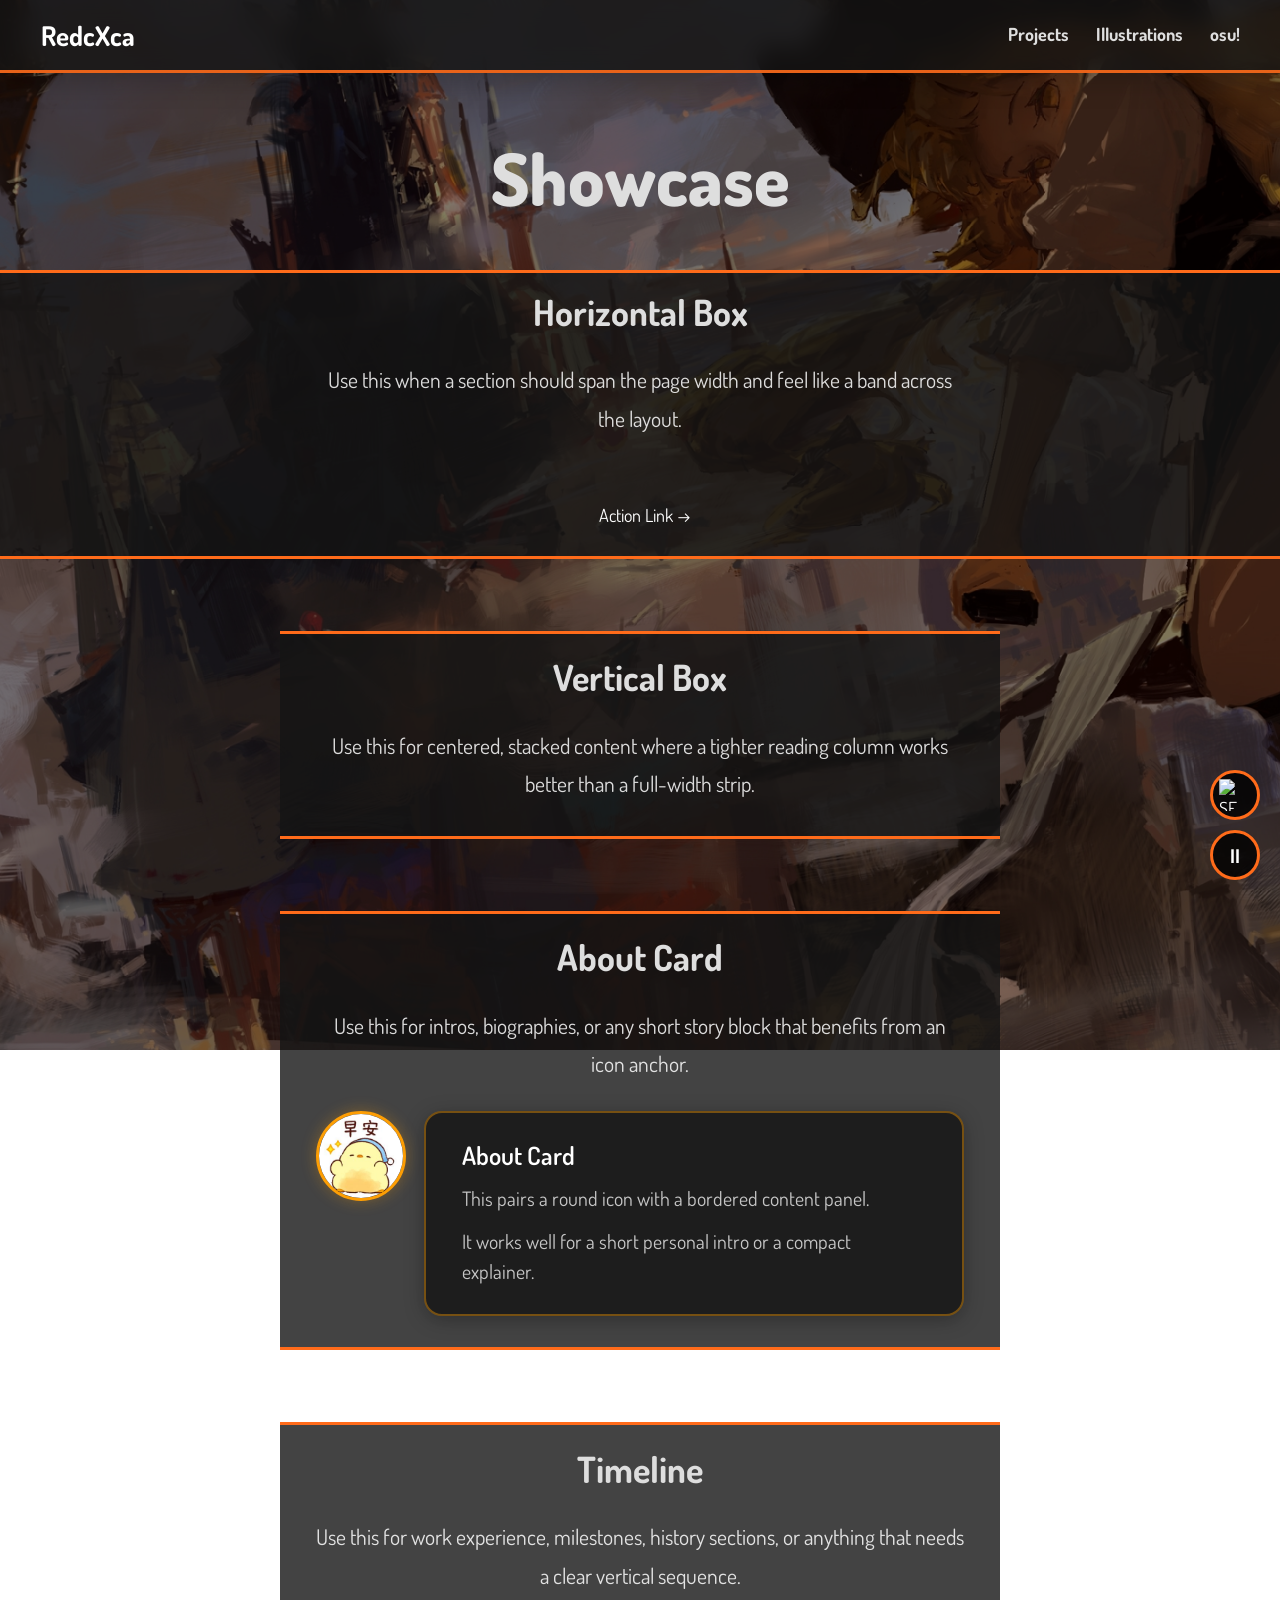
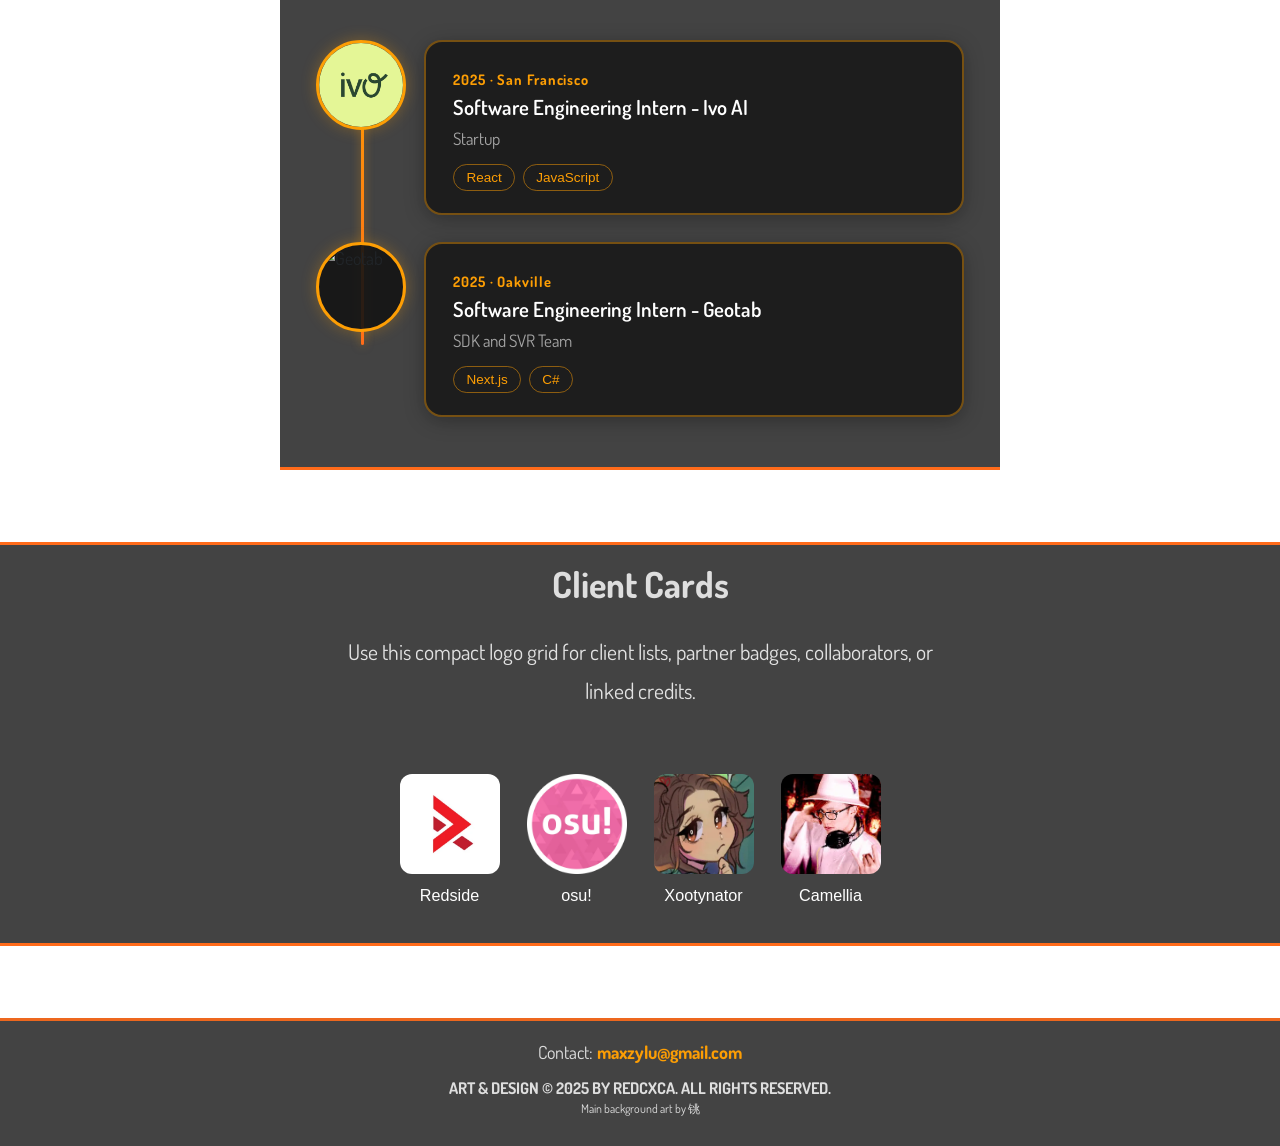
==== showcase/index.html @ e0bcc4a7 "moved shared styles, added showcase page, fixed parallax" ====
<!DOCTYPE html>
<html lang="en-US">
  <head>
    <meta charset="UTF-8" />
    <meta name="viewport" content="width=device-width, initial-scale=1.0" />
    <link rel="icon" href="../src/images/icons/redcxca.png" type="image/x-icon" />
    <title>RedcXca Showcase</title>
    <script src="https://code.jquery.com/jquery-3.7.1.min.js"></script>
    <link
      href="https://cdn.jsdelivr.net/npm/bootstrap@5.3.3/dist/css/bootstrap.min.css"
      rel="stylesheet"
      integrity="sha384-QWTKZyjpPEjISv5WaRU9OFeRpok6YctnYmDr5pNlyT2bRjXh0JMhjY6hW+ALEwIH"
      crossorigin="anonymous"
    />
    <script
      src="https://cdn.jsdelivr.net/npm/bootstrap@5.3.3/dist/js/bootstrap.bundle.min.js"
      integrity="sha384-YvpcrYf0tY3lHB60NNkmXc5s9fDVZLESaAA55NDzOxhy9GkcIdslK1eN7N6jIeHz"
      crossorigin="anonymous"
    ></script>
    <link href="../src/css/shared.css" rel="stylesheet" />
    <style>
      @import url("https://fonts.googleapis.com/css2?family=Dosis:wght@200..800&display=swap");
    </style>
  </head>

  <body>
    <div class="hero"></div>
    <nav id="navbar" class="navbar navbar-expand-sm fixed-top">
      <div class="container-fluid">
        <a class="navbar-brand" href="../index.html">RedcXca</a>
        <button
          class="navbar-toggler navbar-dark"
          type="button"
          data-bs-toggle="collapse"
          data-bs-target="#navbarNav"
          aria-controls="navbarNav"
          aria-expanded="false"
          aria-label="Toggle navigation"
        >
          <span class="navbar-toggler-icon"></span>
        </button>
        <div class="collapse navbar-collapse" id="navbarNav">
          <ul class="navbar-nav justify-content-end">
            <li>
              <a href="../projects.html">Projects</a>
            </li>
            <li>
              <a href="../illustrations.html">Illustrations</a>
            </li>
            <li>
              <a href="../osu.html">osu!</a>
            </li>
          </ul>
        </div>
      </div>
    </nav>
    <header class="page-header">
      <h1>Showcase</h1>
    </header>

    <section class="horizontal-box">
      <h2 class="section-heading">Horizontal Box</h2>
      <p class="section-text">Use this when a section should span the page width and feel like a band across the layout.</p>
      <div class="button-container">
        <a href="../illustrations.html">Action Link &rarr;</a>
      </div>
    </section>

    <section class="vertical-box">
      <h2 class="section-heading">Vertical Box</h2>
      <p class="section-text">
        Use this for centered, stacked content where a tighter reading column works better than a full-width strip.
      </p>
    </section>

    <section class="vertical-box">
      <h2 class="section-heading">About Card</h2>
      <p class="section-text">Use this for intros, biographies, or any short story block that benefits from an icon anchor.</p>
      <div class="about-card">
        <div class="about-icon">
          <img src="../src/images/icons/redcxca.png" alt="RedcXca" />
        </div>
        <div class="about-content">
          <h3>About Card</h3>
          <p>This pairs a round icon with a bordered content panel.</p>
          <p>It works well for a short personal intro or a compact explainer.</p>
        </div>
      </div>
    </section>

    <section class="vertical-box">
      <h2 class="section-heading">Timeline</h2>
      <p class="section-text">
        Use this for work experience, milestones, history sections, or anything that needs a clear vertical sequence.
      </p>
      <div class="timeline">
        <div class="timeline-item">
          <div class="timeline-icon">
            <img src="../src/images/logos/ivo.png" alt="Ivo AI" />
          </div>
          <div class="timeline-content">
            <span class="year">2025 · San Francisco</span>
            <h3>Software Engineering Intern - Ivo AI</h3>
            <p>Startup</p>
            <div class="tags">
              <span class="badge">React</span>
              <span class="badge">JavaScript</span>
            </div>
          </div>
        </div>
        <div class="timeline-item">
          <div class="timeline-icon">
            <img src="../src/images/logos/geotab.webp" alt="Geotab" />
          </div>
          <div class="timeline-content">
            <span class="year">2025 · Oakville</span>
            <h3>Software Engineering Intern - Geotab</h3>
            <p>SDK and SVR Team</p>
            <div class="tags">
              <span class="badge">Next.js</span>
              <span class="badge">C#</span>
            </div>
          </div>
        </div>
      </div>
    </section>

    <section class="horizontal-box clients-section">
      <h2 class="section-heading">Client Cards</h2>
      <p class="section-text">Use this compact logo grid for client lists, partner badges, collaborators, or linked credits.</p>
      <div class="clients-grid">
        <a href="https://open.spotify.com/artist/3tFQdVbBDarUQ5WEGqmAww" class="client-card" target="_blank">
          <img src="../src/images/icons/redside.webp" alt="Redside" />
          <span>Redside</span>
        </a>
        <a href="https://osu.ppy.sh/" class="client-card" target="_blank">
          <img src="../src/images/icons/osu.webp" alt="osu!" />
          <span>osu!</span>
        </a>
        <a href="https://twitch.tv/xootynator" class="client-card" target="_blank">
          <img src="../src/images/icons/xootynator.webp" alt="Xootynator" />
          <span>Xootynator</span>
        </a>
        <a href="https://www.youtube.com/@Cametek.CamelliaOfficial" class="client-card" target="_blank">
          <img src="../src/images/icons/camellia.webp" alt="Camellia" />
          <span>Camellia</span>
        </a>
      </div>
    </section>

    <footer>
      <p>Contact: <a href="mailto:maxzylu@gmail.com">maxzylu@gmail.com</a></p>
      <p class="large-footer-text"><b>ART & DESIGN © 2025 BY REDCXCA. ALL RIGHTS RESERVED.</b></p>
      <p class="small-footer-text">Main background art by 铫</p>
    </footer>

    <audio id="background-music" loop preload="auto">
      <source src="../src/audio/november.mp3" type="audio/mpeg" />
    </audio>

    <div class="rain-effect" id="rain-effect"></div>

    <div class="widget-container">
      <a href="https://se-webring.xyz/" class="widget-button" target="_blank">
        <img src="../src/images/logos/webring.webp" alt="SE Webring" class="widget-icon" />
      </a>
      <div class="widget-button" id="music-widget">
        <button id="music-toggle">⏸</button>
      </div>
    </div>

    <script src="../src/js/index.js"></script>
  </body>
</html>
---- src/css/shared.css ----
/* Everything */
@font-face {
  font-family: "Dosis";
  src: url("../font/Dosis-VariableFont_wght.ttf") format("truetype");
  font-weight: 500;
  font-style: normal;
}
:root {
  --navbar-height: 0;
  --panel-bg: rgba(20, 20, 20, 0.8);
}

* {
  margin: 0;
  padding: 0;
  font-family: "Dosis", "Roboto", sans-serif;
  box-sizing: border-box;
}

body, html {
  overflow-x: hidden;
  width: 100%;
  max-width: 100%;
}

html {
  scroll-behavior: smooth;
  font-family: "Dosis", "Roboto";
  font-weight: 400;
  font-size: 18px;
  scrollbar-face-color: #646464;
  scrollbar-base-color: #646464;
  scrollbar-3dlight-color: #646464;
  scrollbar-highlight-color: #646464;
  scrollbar-track-color: #000;
  scrollbar-arrow-color: #000;
  scrollbar-shadow-color: #646464;
}
html ::-webkit-scrollbar {
  width: 11px;
  height: 3px;
}
html ::-webkit-scrollbar-button {
  background-color: #666;
}
html ::-webkit-scrollbar-track {
  background-color: #646464;
}
html ::-webkit-scrollbar-track-piece {
  background-color: #000;
}
html ::-webkit-scrollbar-thumb {
  height: 50px;
  background-color: #666;
  border-radius: 30px;
}
html ::-webkit-scrollbar-corner {
  background-color: #646464;
}
html ::-webkit-resizer {
  background-color: #666;
}

nav {
  width: 100%;
  display: flex;
  justify-content: space-between;
  align-items: center;
  background: var(--panel-bg);
  backdrop-filter: blur(12px);
  -webkit-backdrop-filter: blur(12px);
  border-bottom: 3px solid rgba(255, 107, 26, 0.9);
  box-shadow: 0 12px 24px rgba(0, 0, 0, 0.18);
}
nav .navbar-brand {
  padding-left: 1.5rem;
  font-size: 1.5rem;
  font-weight: bold;
  color: #fff;
  text-decoration: none;
}
nav .navbar-brand:hover {
  color: #fd9e04;
}
nav #navbarNav ul {
  list-style: none;
  display: flex;
  flex-direction: row;
  width: 100%;
  gap: 1.5rem;
  padding-right: 1.5rem;
}
nav #navbarNav ul a {
  text-decoration: none;
  color: #dedede;
  font-weight: bold;
}
nav #navbarNav ul a:hover {
  color: #fd9e04;
}

/* hero */
.hero {
  position: fixed;
  z-index: -1;
  inset: -150px 0;
  width: 100%;
  height: auto;
  background-image: url("../images/art/Touhou.jpg");
  background-size: cover;
  background-position: center;
  background-repeat: no-repeat;
  overflow: hidden;
}
.hero::before {
  content: "";
  position: absolute;
  top: 0;
  right: 0;
  bottom: 0;
  left: 0;
  background-color: rgba(0, 0, 0, 0.5);
}

footer {
  background: var(--panel-bg);
  border-top: 3px solid rgba(255, 107, 26, 0.9);
  padding: 1rem;
  text-align: center;
  color: #dedede;
}
footer p {
  margin: 0;
}
footer a {
  text-decoration: none;
  font-weight: 700;
  color: #fd9e04;
}
footer a:hover {
  color: #ff4c01;
}
footer .large-footer-text {
  font-size: 16px;
  padding-top: 10px;
}
footer .small-footer-text {
  font-size: 12px;
  padding-bottom: 10px;
}

.horizontal-box {
  width: 100%;
  background: var(--panel-bg);
  position: relative;
  display: flex;
  flex-direction: column;
  align-items: center;
  border-top: 3px solid #ff6b1a;
  border-bottom: 3px solid #ff6b1a;
  margin-bottom: 4rem;
}
.horizontal-box .section-heading {
  padding-top: 1rem;
}
.horizontal-box .section-text {
  color: rgba(255, 255, 255, 0.85);
  font-size: 1.2rem;
  line-height: 1.8;
  max-width: 700px;
  text-align: center;
  padding: 0 2rem 2rem 2rem;
}

.vertical-box {
  width: min(100% - 2rem, 720px);
  background: var(--panel-bg);
  position: relative;
  display: flex;
  flex-direction: column;
  align-items: stretch;
  border-top: 3px solid #ff6b1a;
  border-bottom: 3px solid #ff6b1a;
  padding: 1.25rem clamp(1rem, 3vw, 2rem) 1.75rem;
  margin: 0 auto 4rem auto;
}
.vertical-box .section-heading {
  padding-top: 0;
}
.vertical-box .section-text {
  color: rgba(255, 255, 255, 0.85);
  font-size: 1.2rem;
  line-height: 1.8;
  max-width: 700px;
  text-align: center;
  margin: 0 auto;
}
.vertical-box > .about-card,
.vertical-box > .timeline {
  margin-top: 1.5rem;
}

.clients-section .clients-grid {
  padding: 0.5rem 2rem 2rem 2rem;
  display: flex;
  flex-wrap: wrap;
  justify-content: center;
  gap: 1.5rem;
}
.clients-section .client-card {
  display: flex;
  flex-direction: column;
  align-items: center;
  text-decoration: none;
}
.clients-section .client-card img {
  width: 100px;
  height: 100px;
  border-radius: 12px;
  object-fit: cover;
  margin-bottom: 0.5rem;
}
.clients-section .client-card span {
  color: #fff;
  font-size: 0.9rem;
  font-weight: 500;
  text-align: center;
}
.clients-section .client-card:hover span {
  color: #fd9e04;
}

.timeline {
  position: relative;
  padding: 1rem 0;
}
.timeline::before {
  content: "";
  position: absolute;
  left: 2.5rem;
  width: 3px;
  height: calc(100% - 6.5rem);
  top: 1.5rem;
  background: linear-gradient(180deg, #fd9e04 0%, #ff6b1a 100%);
  border-radius: 2px;
  box-shadow: 0 0 10px rgba(253, 158, 4, 0.5);
}
.timeline .timeline-item {
  position: relative;
  display: flex;
  align-items: flex-start;
  margin-bottom: 1.5rem;
  padding-left: 6rem;
}
.timeline .timeline-item .timeline-icon {
  position: absolute;
  left: 0;
  width: 5rem;
  height: 5rem;
  border-radius: 50%;
  background: rgba(20, 20, 20, 0.9);
  border: 3px solid #fd9e04;
  display: flex;
  align-items: center;
  justify-content: center;
  z-index: 2;
  overflow: hidden;
  box-shadow: 0 0 15px rgba(253, 158, 4, 0.3);
}
.timeline .timeline-item .timeline-icon img {
  width: 100%;
  height: 100%;
  object-fit: cover;
}
.timeline .timeline-item .timeline-content {
  background: rgba(20, 20, 20, 0.8);
  border-radius: 1rem;
  padding: 1.25rem 1.5rem;
  flex: 1;
  border: 2px solid rgba(253, 158, 4, 0.4);
  box-shadow: 0 4px 20px rgba(0, 0, 0, 0.3);
}
.timeline .timeline-item .timeline-content .year {
  display: inline-block;
  color: #fd9e04;
  font-size: 0.8rem;
  font-weight: 700;
  margin-bottom: 0.25rem;
  letter-spacing: 0.05rem;
}
.timeline .timeline-item .timeline-content h3 {
  color: #fff;
  font-size: 1.15rem;
  font-weight: 600;
  margin: 0 0 0.4rem 0;
}
.timeline .timeline-item .timeline-content p {
  color: rgba(255, 255, 255, 0.6);
  font-size: 0.95rem;
  margin: 0 0 0.75rem 0;
  line-height: 1.4;
}
.timeline .timeline-item .timeline-content .tags {
  display: flex;
  flex-wrap: wrap;
  gap: 0.4rem;
}
.timeline .timeline-item .timeline-content .tags .badge {
  background: transparent;
  border: 1px solid rgba(253, 158, 4, 0.5);
  color: #fd9e04;
  font-size: 0.75rem;
  padding: 0.3rem 0.7rem;
  border-radius: 1rem;
  font-weight: 500;
}
.timeline .timeline-item:last-child {
  margin-bottom: 0;
}

.about-card {
  display: flex;
  align-items: flex-start;
  gap: 1rem;
  max-width: 700px;
}

.about-icon {
  width: 5rem;
  height: 5rem;
  min-width: 5rem;
  border-radius: 50%;
  background: rgba(20, 20, 20, 0.9);
  border: 3px solid #fd9e04;
  display: flex;
  align-items: center;
  justify-content: center;
  overflow: hidden;
  box-shadow: 0 0 15px rgba(253, 158, 4, 0.3);
}
.about-icon img {
  width: 100%;
  height: 100%;
  object-fit: cover;
}

.about-content {
  background: rgba(20, 20, 20, 0.8);
  border-radius: 1rem;
  padding: 1.5rem 2rem;
  border: 2px solid rgba(253, 158, 4, 0.4);
  box-shadow: 0 4px 20px rgba(0, 0, 0, 0.3);
}
.about-content h3 {
  color: #fff;
  font-size: 1.4rem;
  font-weight: 600;
  margin: 0 0 0.75rem 0;
}
.about-content p {
  color: rgba(255, 255, 255, 0.75);
  font-size: 1.1rem;
  margin: 0 0 0.75rem 0;
  line-height: 1.5;
}
.about-content p:last-child {
  margin-bottom: 0;
}

.button-container {
  display: flex;
  justify-content: center;
  padding-top: 0rem;
  padding-bottom: 0.5rem;
}
.button-container a {
  cursor: pointer;
  margin-left: 0.5rem;
  margin-bottom: 0.5rem;
  display: inline-flex;
  font-size: 1rem;
  color: white;
  justify-content: center;
  text-align: center;
  align-items: center;
  background: none;
  border: none;
  text-decoration: none;
  padding: 0.5rem 0.5rem;
}
.button-container a:hover {
  color: #fd9e04;
  text-decoration: none;
}

.page-header {
  height: 30vh;
}
.page-header h1 {
  font-size: 4rem;
  padding-top: 15vh;
  display: flex;
  text-align: center;
  justify-content: center;
  align-items: center;
  color: #dedede;
  font-weight: 900;
}

.section-heading {
  padding-top: 0.5rem;
  margin-bottom: 1.5rem;
  font-size: 2rem;
  font-weight: 700;
  display: flex;
  text-align: center;
  justify-content: center;
  align-items: center;
  color: #dedede;
}

.widget-container {
  position: fixed;
  bottom: 20px;
  right: 20px;
  z-index: 1000;
  display: flex;
  flex-direction: column;
  gap: 10px;
}

.widget-button {
  width: 50px;
  height: 50px;
  border-radius: 50%;
  border: 3px solid #ff6b1a;
  background: rgba(0, 0, 0, 0.8);
  color: white;
  display: flex;
  align-items: center;
  justify-content: center;
  text-decoration: none;
  cursor: pointer;
  transition: all 0.3s ease;
}
.widget-button:hover {
  background: rgba(0, 0, 0, 0.9);
  transform: scale(1.1);
}
.widget-button .widget-icon {
  height: 32px;
  width: 32px;
  object-fit: contain;
}
.widget-button button {
  width: 100%;
  height: 100%;
  border-radius: 50%;
  border: none;
  background: transparent;
  color: white;
  font-size: 20px;
  cursor: pointer;
  transition: all 0.3s ease;
}

@media (max-width: 1100px) {
  .page-header h1 {
    font-size: 3rem;
  }
  .horizontal-box .section-text,
  .vertical-box .section-text {
    font-size: 1rem;
  }
  .clients-section .clients-grid {
    padding: 0 1rem 1.5rem 1rem;
    gap: 1rem;
  }
  .clients-section .client-card img {
    width: 70px;
    height: 70px;
  }
  .clients-section .client-card span {
    font-size: 0.8rem;
  }
}
@media (max-width: 768px) {
  .vertical-box {
    width: min(100% - 1.5rem, 920px);
    padding: 1.25rem 1rem 1.5rem;
  }
  .timeline::before {
    left: 2rem;
    height: calc(100% - 6.5rem);
    top: 2rem;
  }
  .timeline .timeline-item {
    padding-left: 5rem;
  }
  .timeline .timeline-item .timeline-icon {
    width: 4rem;
    height: 4rem;
  }
  .timeline .timeline-item .timeline-content {
    padding: 1rem 1.25rem;
  }
  .timeline .timeline-item .timeline-content h3 {
    font-size: 1rem;
  }
  .timeline .timeline-item .timeline-content p {
    font-size: 0.9rem;
  }
  .about-card {
    flex-direction: column;
    align-items: center;
    text-align: center;
    max-width: 100%;
  }
  .about-content {
    width: 100%;
    padding: 1.25rem 1.5rem;
  }
}
@media (max-width: 575px) {
  nav {
    flex-direction: column;
    align-items: flex-start;
  }
  nav .navbar-collapse {
    width: 100%;
  }
  nav .navbar-brand {
    padding: 0;
  }
  nav #navbarNav ul {
    flex-direction: column;
    width: 100%;
    gap: 0.75rem;
    padding: 0.75rem 0;
  }
  nav #navbarNav ul a {
    padding: 0.5rem 0;
  }
  .horizontal-box .section-text,
  .vertical-box .section-text {
    font-size: 0.9rem;
    padding: 0 1rem 1.5rem 1rem;
  }
  .vertical-box {
    width: min(100% - 1rem, 920px);
    padding: 1rem 0.75rem 1.25rem;
  }
  .vertical-box .section-text {
    padding: 0;
  }
  .timeline::before {
    left: 1.75rem;
  }
  .timeline .timeline-item {
    padding-left: 4.5rem;
  }
  .timeline .timeline-item .timeline-icon {
    width: 3.5rem;
    height: 3.5rem;
  }
  .timeline .timeline-item .timeline-content {
    padding: 0.875rem 1rem;
  }
  .timeline .timeline-item .timeline-content h3 {
    font-size: 0.9rem;
  }
  .timeline .timeline-item .timeline-content p {
    font-size: 0.8rem;
    margin-bottom: 0.5rem;
  }
  .timeline .timeline-item .timeline-content .tags .badge {
    font-size: 0.65rem;
    padding: 0.25rem 0.5rem;
  }
}
.rain-effect {
  position: fixed;
  top: 0;
  left: 0;
  width: 100%;
  height: 100%;
  pointer-events: none;
  z-index: 1;
  opacity: 0;
  transition: opacity 0.5s ease;
}
.rain-effect.active {
  opacity: 0.6;
}
.rain-effect .rain-drop {
  position: absolute;
  width: 3px;
  height: 30px;
  background: linear-gradient(to bottom, transparent, rgba(255, 255, 255, 0.8), transparent);
  animation: rainFall linear infinite;
  border-radius: 1px;
}

@keyframes rainFall {
  0% {
    transform: translateY(-100vh) translateX(0);
    opacity: 0;
  }
  5% {
    opacity: 1;
  }
  95% {
    opacity: 1;
  }
  100% {
    transform: translateY(100vh) translateX(80px);
    opacity: 0;
  }
}
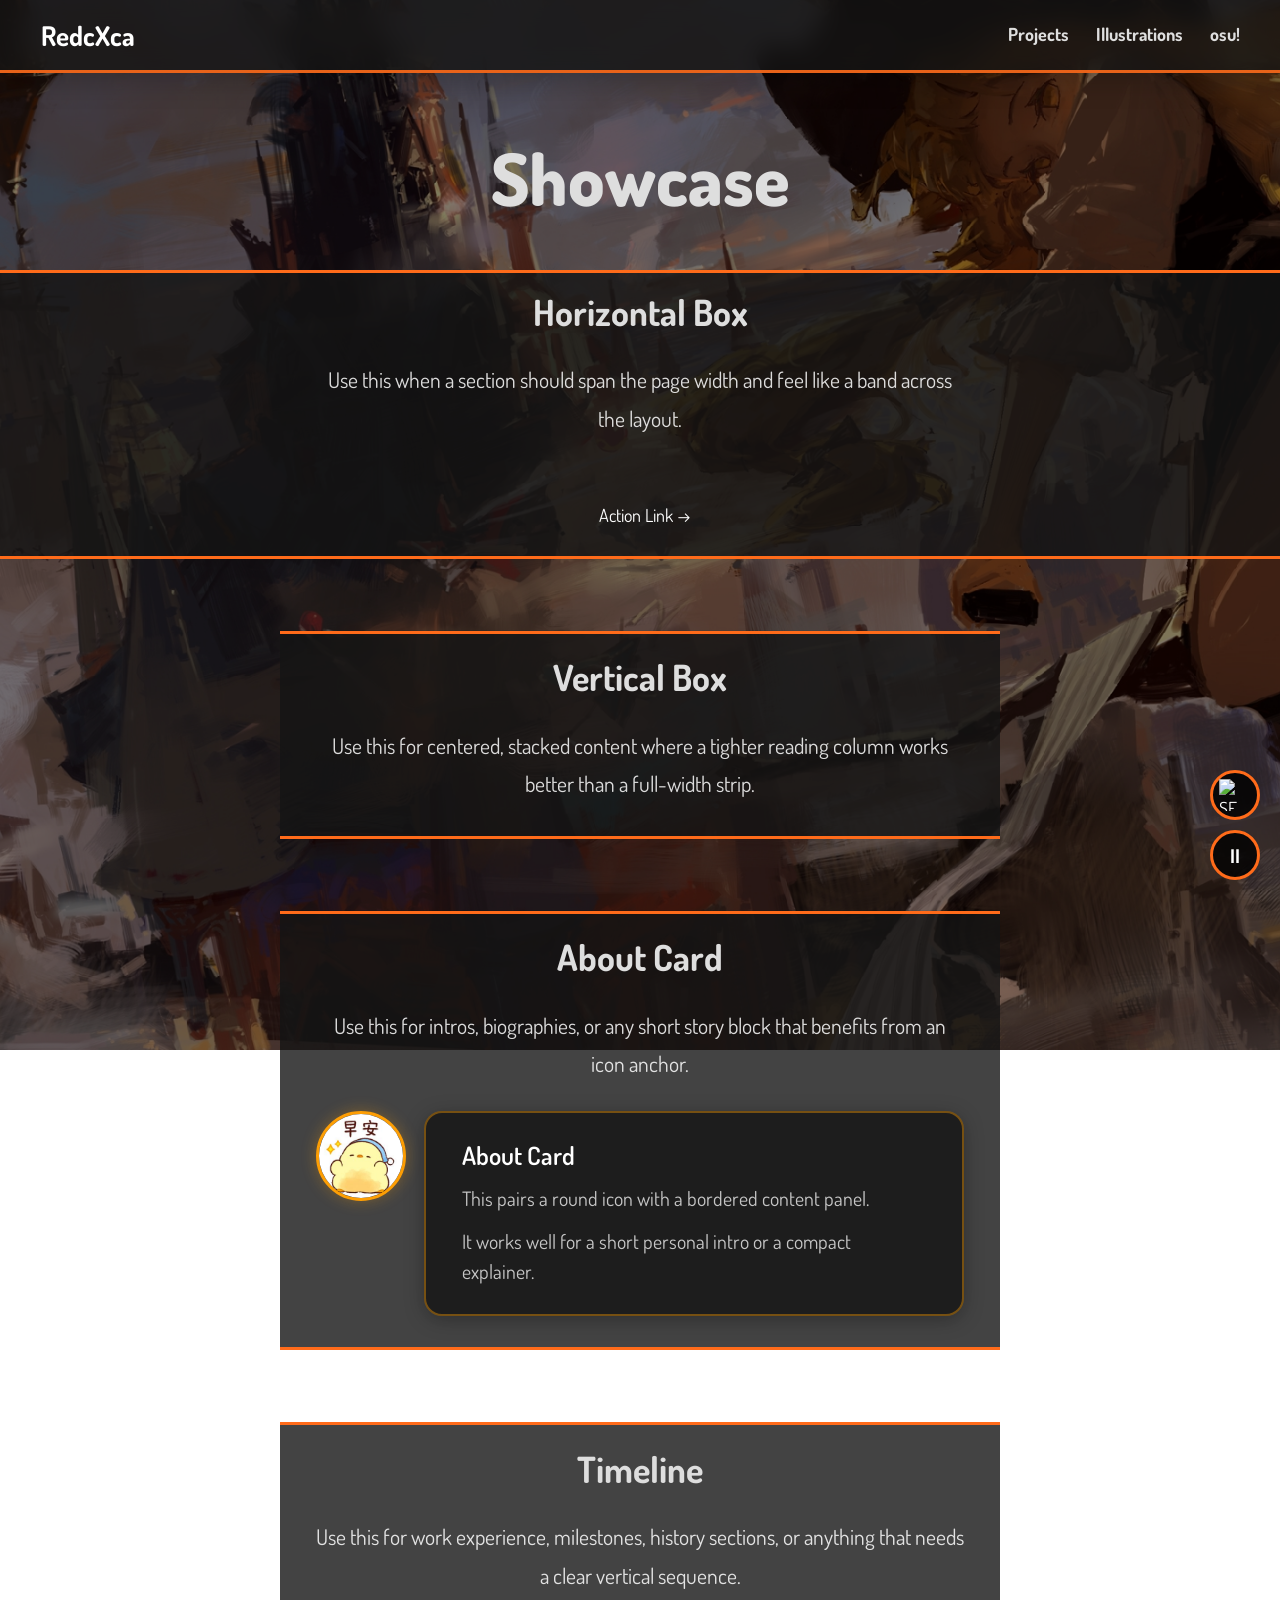
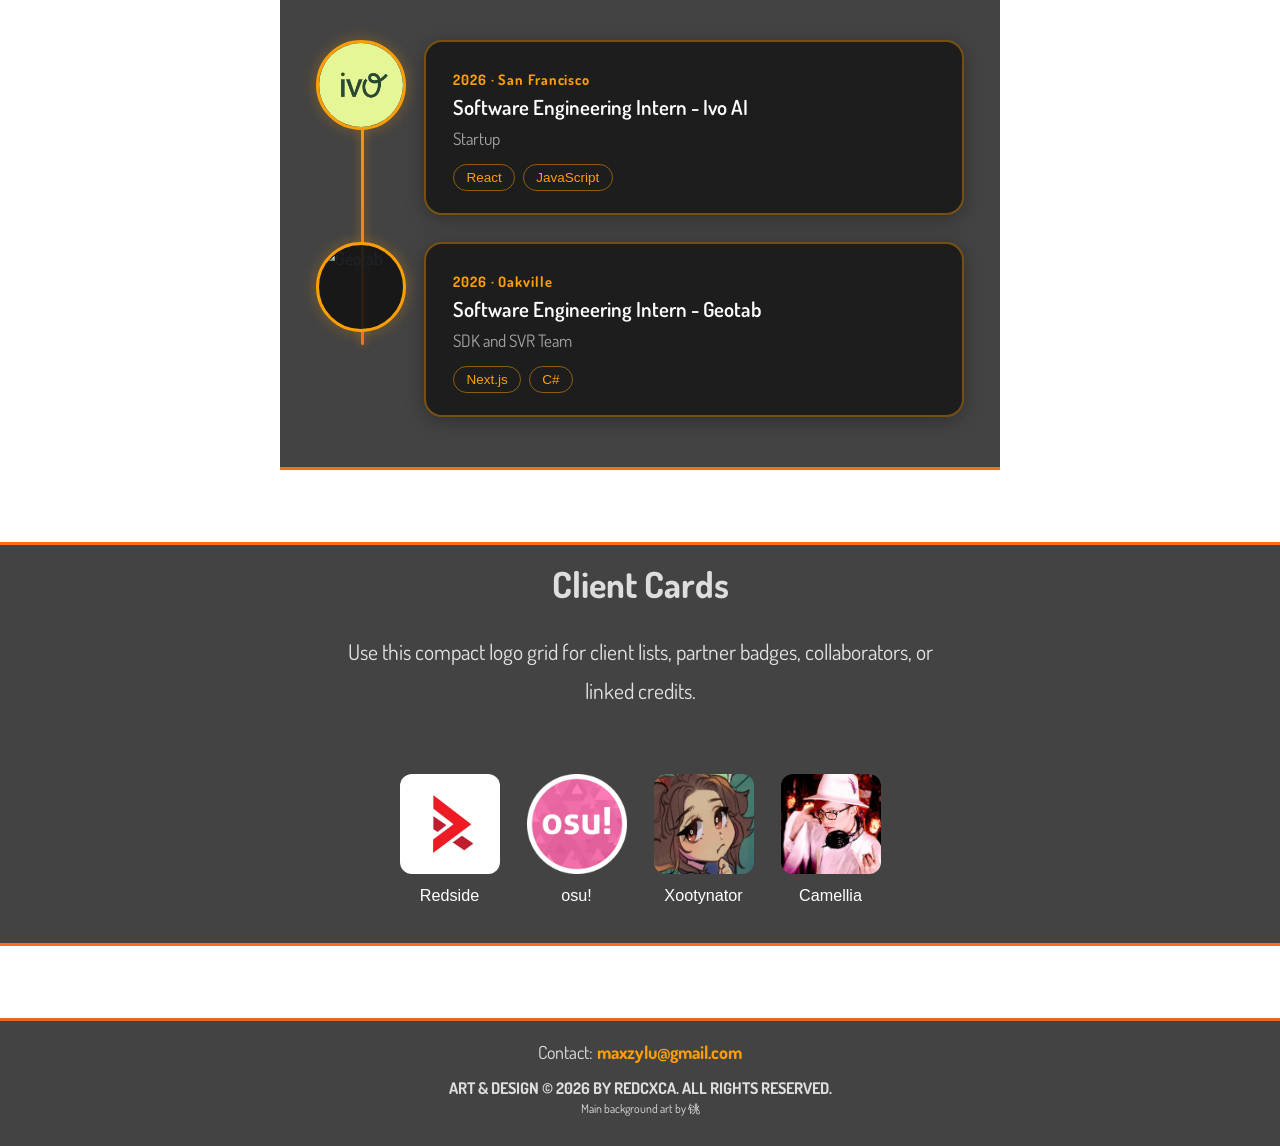
==== commit f49e2cf1: "literally unplayable" ====
--- a/showcase/index.html
+++ b/showcase/index.html
@@ -99,7 +99,7 @@
             <img src="../src/images/logos/ivo.png" alt="Ivo AI" />
           </div>
           <div class="timeline-content">
-            <span class="year">2025 · San Francisco</span>
+            <span class="year">2026 · San Francisco</span>
             <h3>Software Engineering Intern - Ivo AI</h3>
             <p>Startup</p>
             <div class="tags">
@@ -113,7 +113,7 @@
             <img src="../src/images/logos/geotab.webp" alt="Geotab" />
           </div>
           <div class="timeline-content">
-            <span class="year">2025 · Oakville</span>
+            <span class="year">2026 · Oakville</span>
             <h3>Software Engineering Intern - Geotab</h3>
             <p>SDK and SVR Team</p>
             <div class="tags">
@@ -150,7 +150,7 @@
 
     <footer>
       <p>Contact: <a href="mailto:maxzylu@gmail.com">maxzylu@gmail.com</a></p>
-      <p class="large-footer-text"><b>ART & DESIGN © 2025 BY REDCXCA. ALL RIGHTS RESERVED.</b></p>
+      <p class="large-footer-text"><b>ART & DESIGN © 2026 BY REDCXCA. ALL RIGHTS RESERVED.</b></p>
       <p class="small-footer-text">Main background art by 铫</p>
     </footer>
 
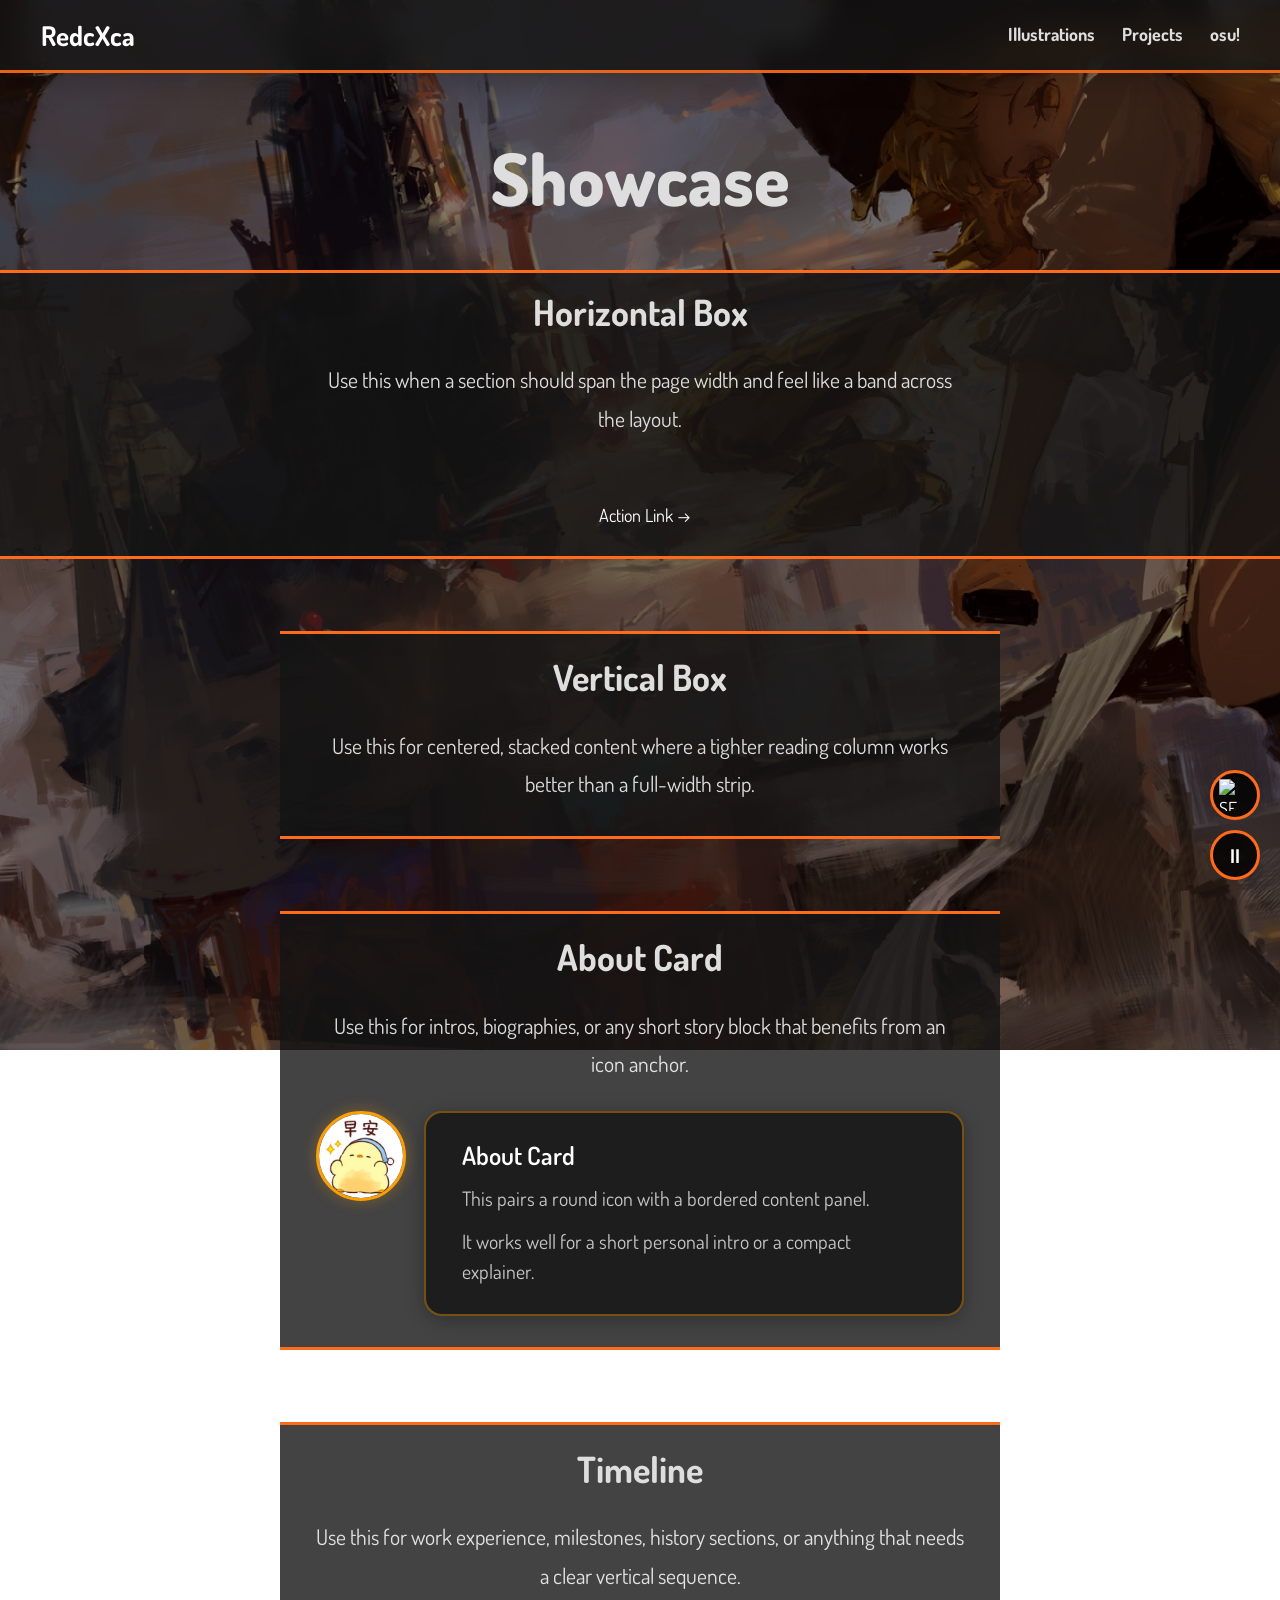
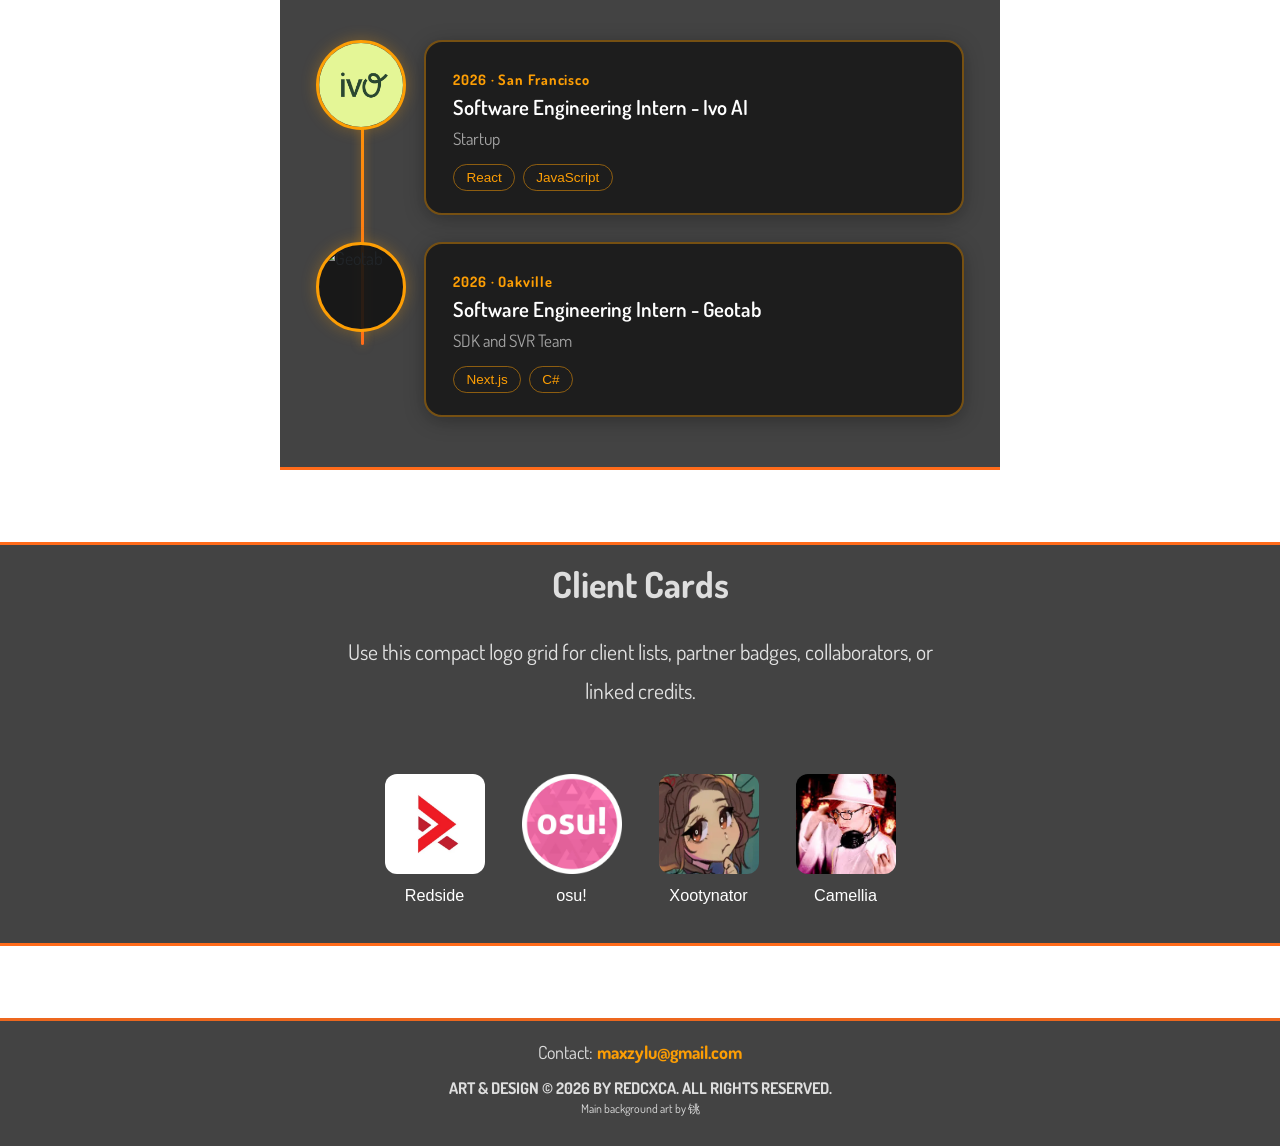
==== commit f2351999: "redesigned projects and osu pages, added clients and art" ====
--- a/showcase/index.html
+++ b/showcase/index.html
@@ -42,10 +42,10 @@
         <div class="collapse navbar-collapse" id="navbarNav">
           <ul class="navbar-nav justify-content-end">
             <li>
-              <a href="../projects.html">Projects</a>
+              <a href="../illustrations.html">Illustrations</a>
             </li>
             <li>
-              <a href="../illustrations.html">Illustrations</a>
+              <a href="../projects.html">Projects</a>
             </li>
             <li>
               <a href="../osu.html">osu!</a>
--- a/src/css/shared.css
+++ b/src/css/shared.css
@@ -200,14 +200,40 @@
   margin-top: 1.5rem;
 }
 
+.box-grid {
+  display: grid;
+  grid-template-columns: repeat(2, minmax(0, 1fr));
+  gap: 2rem;
+  width: min(100% - 2rem, 1100px);
+  margin: 0 auto 4rem auto;
+  align-items: stretch;
+}
+.box-grid .vertical-box {
+  width: 100%;
+  margin: 0;
+}
+.box-grid .section-heading {
+  font-size: 1.6rem;
+  margin-bottom: 0.5rem;
+  gap: 1rem;
+}
+
+@media (max-width: 768px) {
+  .box-grid {
+    grid-template-columns: 1fr;
+  }
+}
 .clients-section .clients-grid {
-  padding: 0.5rem 2rem 2rem 2rem;
+  padding: 0.5rem 1rem 2rem 1rem;
   display: flex;
   flex-wrap: wrap;
   justify-content: center;
   gap: 1.5rem;
+  max-width: 980px;
+  margin: 0 auto;
 }
 .clients-section .client-card {
+  width: 110px;
   display: flex;
   flex-direction: column;
   align-items: center;
@@ -394,7 +420,7 @@
 }
 
 .page-header {
-  height: 30vh;
+  min-height: 30vh;
 }
 .page-header h1 {
   font-size: 4rem;
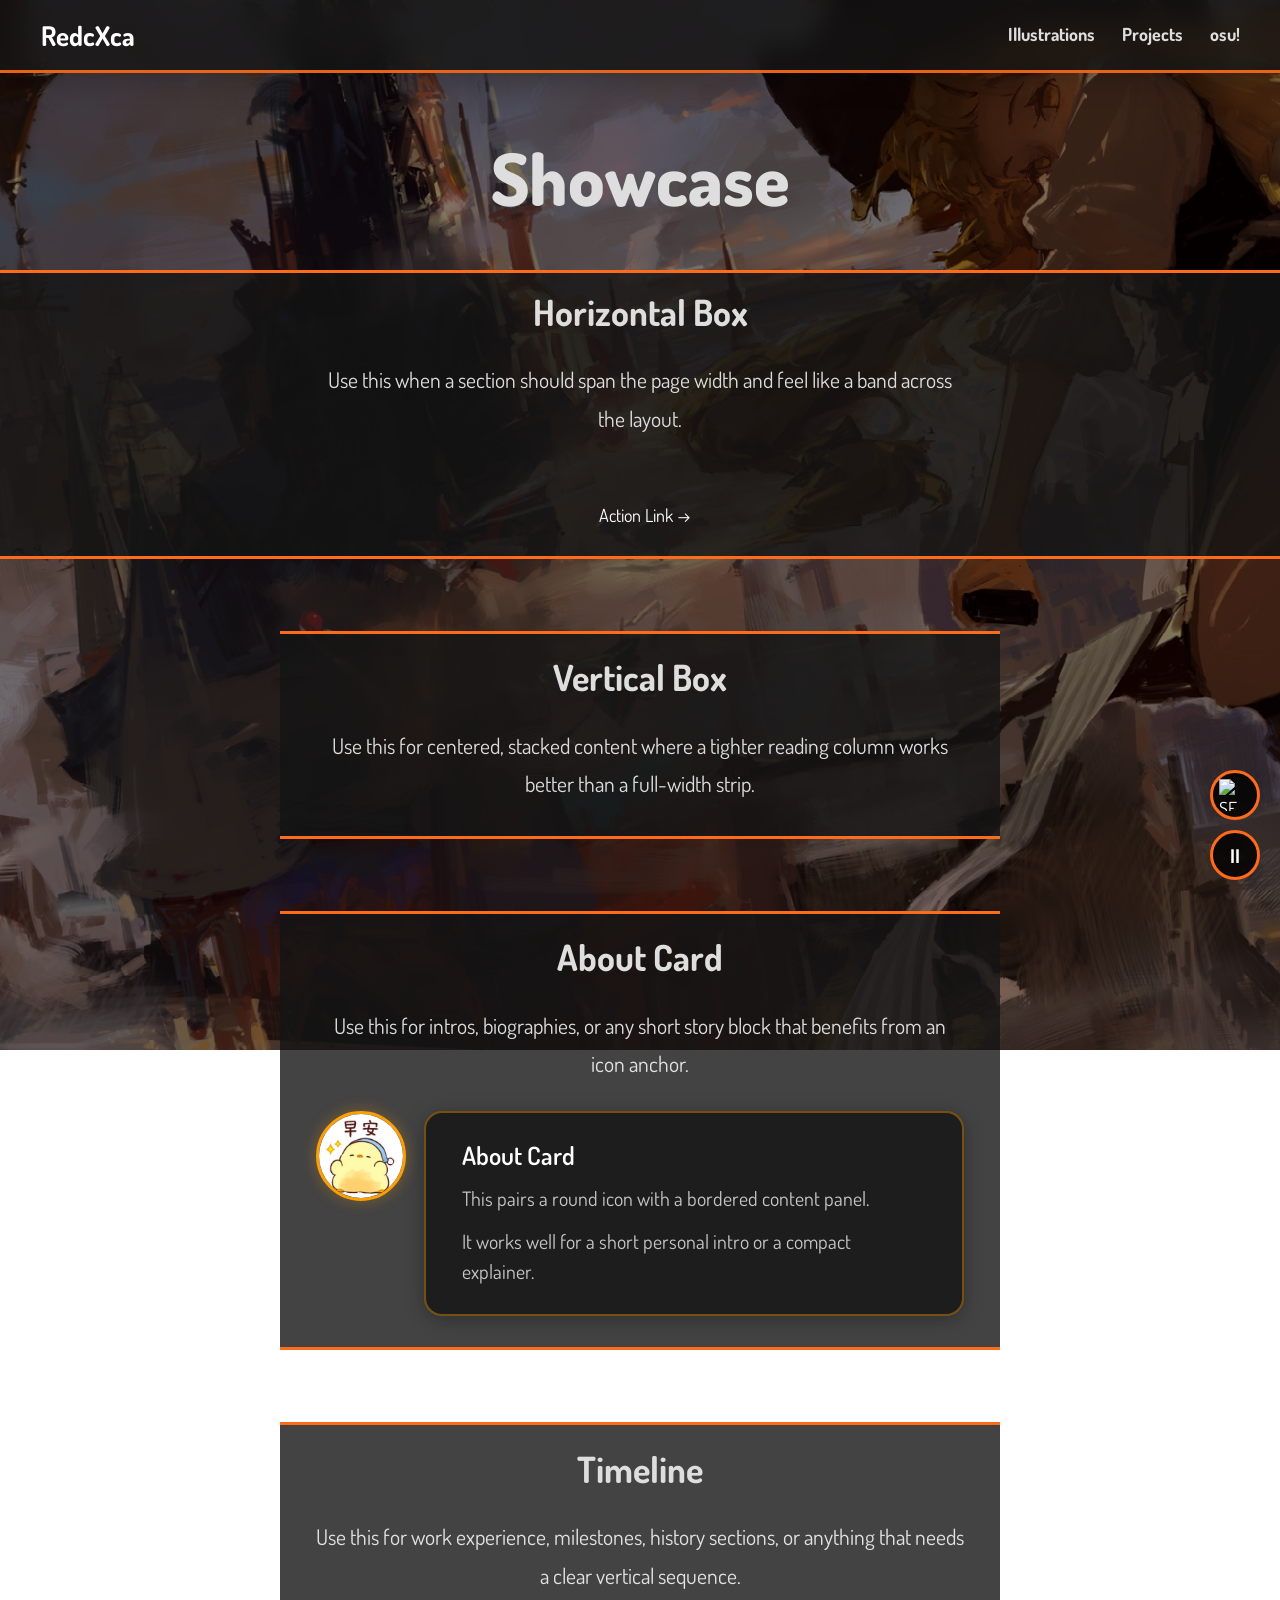
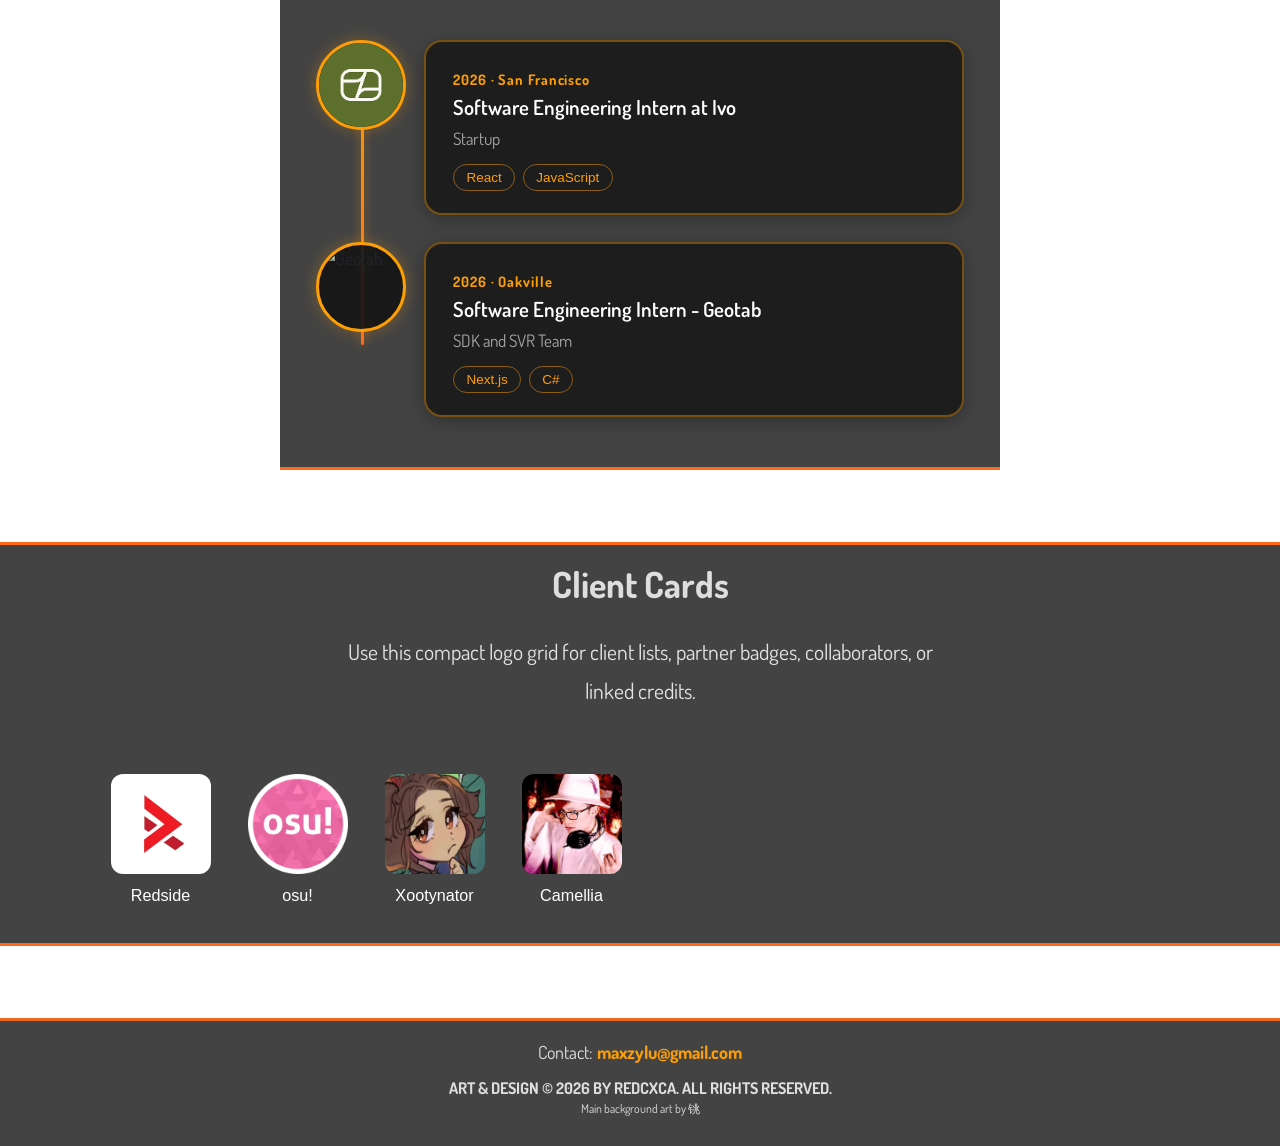
==== commit 91e9fedb: "updated illustrations and projects" ====
--- a/showcase/index.html
+++ b/showcase/index.html
@@ -1,4 +1,4 @@
-<!DOCTYPE html>
+<!doctype html>
 <html lang="en-US">
   <head>
     <meta charset="UTF-8" />
@@ -17,7 +17,7 @@
       integrity="sha384-YvpcrYf0tY3lHB60NNkmXc5s9fDVZLESaAA55NDzOxhy9GkcIdslK1eN7N6jIeHz"
       crossorigin="anonymous"
     ></script>
-    <link href="../src/css/shared.css" rel="stylesheet" />
+    <link href="../src/css/shared.css?v=20260813-1" rel="stylesheet" />
     <style>
       @import url("https://fonts.googleapis.com/css2?family=Dosis:wght@200..800&display=swap");
     </style>
@@ -60,7 +60,9 @@
 
     <section class="horizontal-box">
       <h2 class="section-heading">Horizontal Box</h2>
-      <p class="section-text">Use this when a section should span the page width and feel like a band across the layout.</p>
+      <p class="section-text">
+        Use this when a section should span the page width and feel like a band across the layout.
+      </p>
       <div class="button-container">
         <a href="../illustrations.html">Action Link &rarr;</a>
       </div>
@@ -75,7 +77,9 @@
 
     <section class="vertical-box">
       <h2 class="section-heading">About Card</h2>
-      <p class="section-text">Use this for intros, biographies, or any short story block that benefits from an icon anchor.</p>
+      <p class="section-text">
+        Use this for intros, biographies, or any short story block that benefits from an icon anchor.
+      </p>
       <div class="about-card">
         <div class="about-icon">
           <img src="../src/images/icons/redcxca.png" alt="RedcXca" />
@@ -96,11 +100,11 @@
       <div class="timeline">
         <div class="timeline-item">
           <div class="timeline-icon">
-            <img src="../src/images/logos/ivo.png" alt="Ivo AI" />
+            <img src="../src/images/logos/ivo.webp" alt="Ivo" />
           </div>
           <div class="timeline-content">
             <span class="year">2026 · San Francisco</span>
-            <h3>Software Engineering Intern - Ivo AI</h3>
+            <h3>Software Engineering Intern at Ivo</h3>
             <p>Startup</p>
             <div class="tags">
               <span class="badge">React</span>
@@ -127,7 +131,9 @@
 
     <section class="horizontal-box clients-section">
       <h2 class="section-heading">Client Cards</h2>
-      <p class="section-text">Use this compact logo grid for client lists, partner badges, collaborators, or linked credits.</p>
+      <p class="section-text">
+        Use this compact logo grid for client lists, partner badges, collaborators, or linked credits.
+      </p>
       <div class="clients-grid">
         <a href="https://open.spotify.com/artist/3tFQdVbBDarUQ5WEGqmAww" class="client-card" target="_blank">
           <img src="../src/images/icons/redside.webp" alt="Redside" />
--- a/src/css/shared.css
+++ b/src/css/shared.css
@@ -10,6 +10,27 @@
   --panel-bg: rgba(20, 20, 20, 0.8);
 }
 
+.art-reveal {
+  position: relative;
+  display: grid;
+  overflow: hidden;
+}
+.art-reveal img {
+  grid-area: 1/1;
+}
+.art-reveal .art-reveal-original {
+  opacity: 0;
+  transition: opacity 0.35s cubic-bezier(0.33, 1, 0.68, 1);
+}
+.art-reveal:hover .art-reveal-original,
+.art-reveal:focus-visible .art-reveal-original {
+  opacity: 1;
+}
+.art-reveal:focus-visible {
+  outline: 3px solid #fd9e04;
+  outline-offset: 4px;
+}
+
 * {
   margin: 0;
   padding: 0;
@@ -17,7 +38,8 @@
   box-sizing: border-box;
 }
 
-body, html {
+body,
+html {
   overflow-x: hidden;
   width: 100%;
   max-width: 100%;
@@ -218,6 +240,90 @@
   gap: 1rem;
 }
 
+.vertical-box.project-box {
+  width: 100%;
+  margin: 0;
+  padding: 0;
+  align-items: stretch;
+  border: 0;
+  background: transparent;
+  cursor: pointer;
+  transition: transform 0.2s cubic-bezier(0.33, 1, 0.68, 1);
+}
+.vertical-box.project-box:hover {
+  transform: translateY(-4px);
+}
+.vertical-box.project-box .project-shot-link {
+  position: relative;
+  display: block;
+  margin-bottom: 0.75rem;
+  text-decoration: none;
+}
+.vertical-box.project-box .project-shot {
+  width: 100%;
+  height: auto;
+  border-radius: 0.75rem;
+  display: block;
+  box-shadow: 0 14px 35px rgba(0, 0, 0, 0.35);
+}
+.vertical-box.project-box .project-overlay {
+  position: absolute;
+  inset: 0;
+  display: flex;
+  align-items: flex-end;
+  justify-content: flex-start;
+  padding: 1.5rem;
+  border-radius: 0.75rem;
+  background: linear-gradient(180deg, transparent 42%, rgba(8, 8, 10, 0.92) 100%);
+  color: #fff;
+  font-size: 1rem;
+  font-weight: 600;
+  line-height: 1.5;
+  text-align: left;
+  text-shadow: 0 2px 8px rgba(0, 0, 0, 0.9);
+}
+.vertical-box.project-box .section-heading {
+  display: flex;
+  align-items: center;
+  gap: 0.75rem;
+  margin: 0;
+  padding: 0 0.25rem;
+  font-size: clamp(1.5rem, 3vw, 2rem);
+}
+.vertical-box.project-box .project-title-link {
+  position: relative;
+  display: inline-block;
+  color: #fff;
+  text-decoration: none;
+}
+.vertical-box.project-box .project-title-link::after {
+  content: "";
+  position: absolute;
+  left: 0;
+  right: 0;
+  bottom: -0.08em;
+  height: 2px;
+  background: currentColor;
+  transform: scaleX(0);
+  transform-origin: left;
+  transition: transform 0.22s cubic-bezier(0.33, 1, 0.68, 1);
+}
+.vertical-box.project-box .project-title-link:hover::after,
+.vertical-box.project-box .project-title-link:focus-visible::after {
+  transform: scaleX(1);
+}
+.vertical-box.project-box:hover .project-title-link::after,
+.vertical-box.project-box:focus-within .project-title-link::after {
+  transform: scaleX(1);
+}
+
+.vertical-box.project-box--static {
+  cursor: default;
+}
+.vertical-box.project-box--static:hover {
+  transform: none;
+}
+
 @media (max-width: 768px) {
   .box-grid {
     grid-template-columns: 1fr;
@@ -225,11 +331,10 @@
 }
 .clients-section .clients-grid {
   padding: 0.5rem 1rem 2rem 1rem;
-  display: flex;
-  flex-wrap: wrap;
+  display: grid;
+  grid-template-columns: repeat(8, 110px);
   justify-content: center;
   gap: 1.5rem;
-  max-width: 980px;
   margin: 0 auto;
 }
 .clients-section .client-card {
@@ -500,7 +605,11 @@
   }
   .clients-section .clients-grid {
     padding: 0 1rem 1.5rem 1rem;
+    grid-template-columns: repeat(8, 90px);
     gap: 1rem;
+  }
+  .clients-section .client-card {
+    width: 90px;
   }
   .clients-section .client-card img {
     width: 70px;
@@ -508,6 +617,11 @@
   }
   .clients-section .client-card span {
     font-size: 0.8rem;
+  }
+}
+@media (max-width: 900px) {
+  .clients-section .clients-grid {
+    grid-template-columns: repeat(4, 90px);
   }
 }
 @media (max-width: 768px) {
@@ -572,6 +686,26 @@
     font-size: 0.9rem;
     padding: 0 1rem 1.5rem 1rem;
   }
+  .vertical-box.project-box {
+    padding: 0.75rem;
+  }
+  .vertical-box.project-box .project-overlay {
+    padding: 1rem;
+    font-size: 0.9rem;
+  }
+  .clients-section .clients-grid {
+    width: 100%;
+    grid-template-columns: repeat(4, minmax(0, 1fr));
+    gap: 0.5rem;
+    padding-inline: 0.5rem;
+  }
+  .clients-section .client-card {
+    width: 100%;
+  }
+  .clients-section .client-card img {
+    width: 64px;
+    height: 64px;
+  }
   .vertical-box {
     width: min(100% - 1rem, 920px);
     padding: 1rem 0.75rem 1.25rem;
@@ -602,6 +736,15 @@
   .timeline .timeline-item .timeline-content .tags .badge {
     font-size: 0.65rem;
     padding: 0.25rem 0.5rem;
+  }
+}
+@media (prefers-reduced-motion: reduce) {
+  .project-box,
+  .project-title-link::after {
+    transition: none;
+  }
+  .project-box:hover {
+    transform: none;
   }
 }
 .rain-effect {
